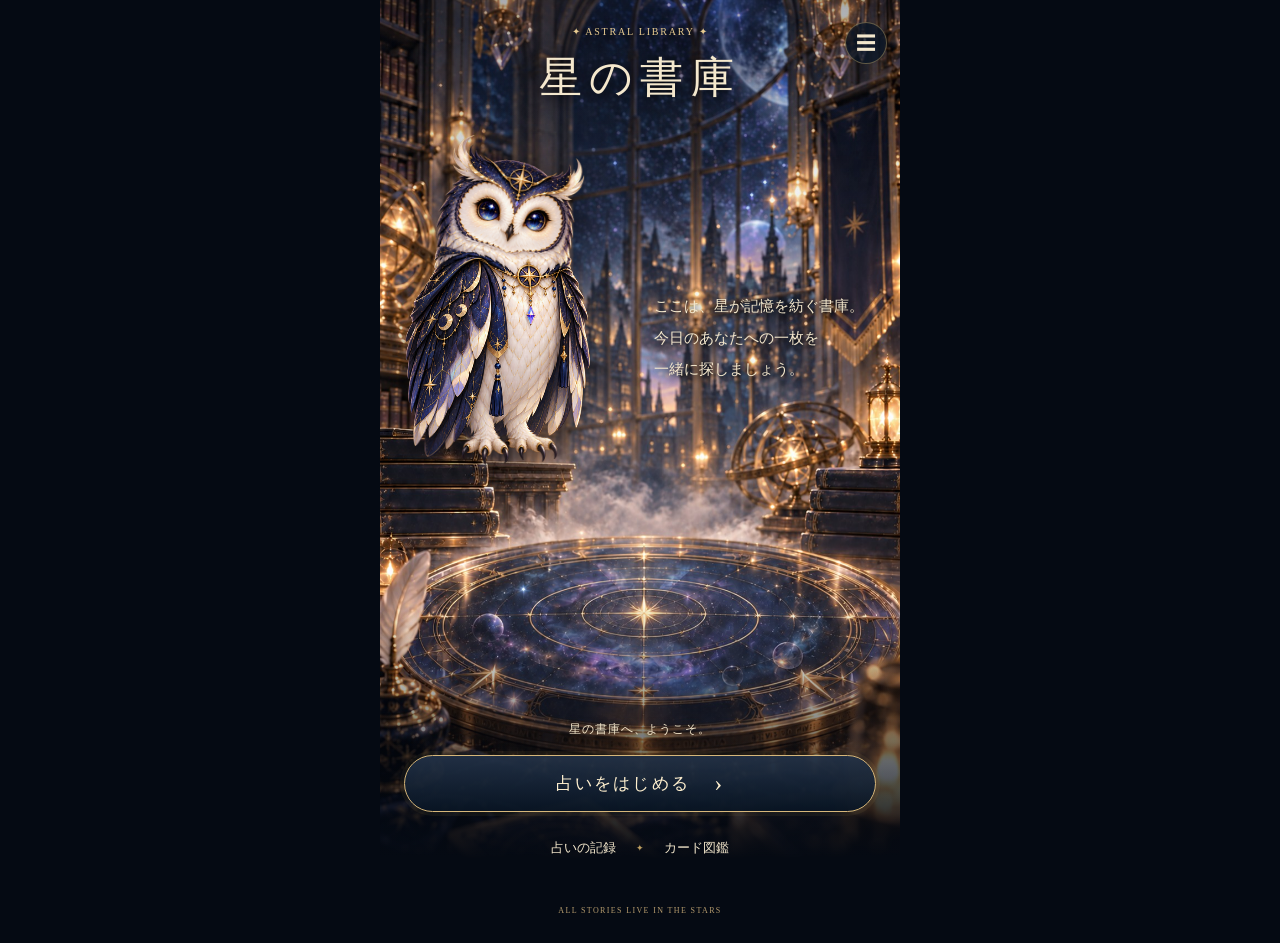
==== library-entrance.html @ 4c9b0f43 "Add animated library entrance and reading selection with Oracle return navigation" ====
<!doctype html>
<html lang="ja"><head><meta charset="utf-8"><meta name="viewport" content="width=device-width,initial-scale=1,viewport-fit=cover"><meta name="theme-color" content="#080f20"><title>星の書庫｜ASTRAL LIBRARY</title><link rel="stylesheet" href="library-entrance.css?v=1"></head>
<body><main class="library-shell" id="shell">
<div class="backdrop" aria-hidden="true"></div><header class="masthead"><p class="brand">✦ ASTRAL LIBRARY ✦</p><h1>星の書庫</h1><p class="subtitle">あなたの物語を、星とともに。</p><button class="menu-toggle" id="menuOpen" aria-label="メニューを開く" aria-haspopup="dialog">☰</button></header>
<section id="home" class="home-view" aria-label="星の書庫の入口"><div class="character-stage"><div class="owl" id="owl" role="img" aria-label="紺と金の羽を持つフクロウ。呼びかけると瞬きし、少し首を傾けます。"><div class="feet"><img class="layer" src="owl-open.png" alt=""></div><div class="torso"><img class="layer" src="owl-open.png" alt=""><canvas class="breath-canvas" width="480" height="852" aria-hidden="true"></canvas><span class="brooch"></span></div><div class="head"><img class="layer" src="owl-open.png" alt=""><img class="layer eyes" src="owl-closed.png" alt=""></div></div></div><p class="welcome">ここは、星が記憶を紡ぐ書庫。<br>今日のあなたへの一枚を<br>一緒に探しましょう。</p>
<svg class="entrance-chart" viewBox="0 0 400 140" aria-hidden="true"><g fill="none" stroke="#ffe8a7" stroke-width="1"><ellipse cx="200" cy="70" rx="165" ry="52" pathLength="1"/><ellipse cx="200" cy="70" rx="110" ry="35" pathLength="1"/><path d="M35 70H365M200 18V122M83 33L317 107M83 107L317 33" pathLength="1"/></g><circle cx="200" cy="70" r="5" fill="#fff6ca"/></svg><div class="entrance-glow" aria-hidden="true"></div>
<div class="home-actions"><p id="greetingStatus" role="status">星の書庫へ、ようこそ。</p><button id="start" class="primary">占いをはじめる <span aria-hidden="true">›</span></button><nav class="quick-links" aria-label="書庫の案内"><a href="#records">占いの記録</a><span aria-hidden="true">✦</span><a href="#cards">カード図鑑</a></nav></div></section>
<section id="choose" class="panel" hidden aria-labelledby="chooseTitle"><a href="#home" class="back-link">‹ 書庫の入口へ</a><p class="eyebrow">CHOOSE YOUR READING</p><h2 id="chooseTitle" tabindex="-1">今日は、何を星に<br>尋ねますか？</h2><p>心に浮かぶ問いを、そっと携えて。</p><a class="reading available" href="one-oracle-art-demo.html?from=library"><img src="assets/astral/card-back.jpg" alt="" width="60" height="96"><div><small>一枚からのメッセージ</small><h3>ワンオラクル</h3><p>今のあなたに必要な言葉を受け取る。</p><span class="read-link">この占いをはじめる ›</span></div></a><div class="reading upcoming"><div class="symbol" aria-hidden="true">✧ ✧ ✧</div><div><h3>ほかの占い</h3><p>新しい占いは、これから少しずつ。</p><span class="badge">準備中</span></div></div></section>
<section id="records" class="panel" hidden aria-labelledby="recordsTitle"><a href="#home" class="back-link">‹ 書庫の入口へ</a><p class="eyebrow">YOUR JOURNAL</p><h2 id="recordsTitle" tabindex="-1">占いの記録</h2><div class="empty"><span aria-hidden="true">✧</span><h3>記録の書庫は、準備中です</h3><p>占いの結果をテーマごとにまとめ、<br>あとからメモを書き添えられる場所になります。</p><p>結果の保存機能は、これから追加します。</p><a class="primary" href="#choose">占いを選ぶ</a></div></section>
<section id="cards" class="panel" hidden aria-labelledby="cardsTitle"><a href="#home" class="back-link">‹ 書庫の入口へ</a><p class="eyebrow">CARD COLLECTION</p><h2 id="cardsTitle" tabindex="-1">カード図鑑</h2><div class="empty"><img src="assets/astral/card-back.jpg" alt="星と月を描いたカードの裏面" width="90" height="144"><h3>カードの物語を集めています</h3><p>絵や意味をゆっくり読み返せる図鑑を<br>これから用意していきます。</p><span class="badge">準備中</span></div></section>
<footer>ALL STORIES LIVE IN THE STARS</footer></main>
<dialog id="menu" aria-labelledby="menuTitle"><div class="dialog-head"><h2 id="menuTitle">書庫のメニュー</h2><button id="menuClose" aria-label="メニューを閉じる">×</button></div><nav aria-label="メニュー"><a href="#home">書庫の入口</a><a href="#choose">占いを選ぶ</a><a href="#records">占いの記録</a><a href="#cards">カード図鑑</a></nav><label class="motion-setting"><input id="still" type="checkbox"> 動きを控えめにする</label><p>首の動きや光の演出を抑えます。</p></dialog><script src="library-entrance.js?v=1"></script></body></html>
---- library-entrance.css ----
.owl{position:absolute;inset:0;filter:drop-shadow(0 8px 18px #0008)}.layer,.head,.torso,.feet{position:absolute;inset:0;width:100%;height:100%;pointer-events:none}.layer{object-fit:fill}.torso{clip-path:inset(39% 0 14%)}.breath-canvas{position:absolute;inset:0;width:100%;height:100%}.torso.ready>.layer{visibility:hidden}.feet{clip-path:inset(84% 0 0)}.head{transform-origin:57% 39%;clip-path:inset(0 0 59%);will-change:transform}.eyes{opacity:0;mask-image:radial-gradient(ellipse 9% 4.1% at 44% 25.5%,#000 80%,transparent 100%),radial-gradient(ellipse 9% 4.1% at 68% 28.5%,#000 80%,transparent 100%);transition:opacity 95ms ease-in}.blink .eyes{opacity:1}.brooch{position:absolute;left:64.5%;top:43.5%;width:10px;height:10px;transform:translate(-50%,-50%);border-radius:50%;opacity:0;background:#fff9d3;box-shadow:0 0 9px 4px #ffe7a3,0 0 25px 12px #eab85a80,0 0 55px 28px #d7b77433}.brooch:before,.brooch:after{content:'';position:absolute;background:linear-gradient(transparent,#fff6c7,transparent);left:50%;top:50%;transform:translate(-50%,-50%);width:2px;height:44px}.brooch:after{transform:translate(-50%,-50%) rotate(90deg)}.respond .head{animation:tilt 3.3s cubic-bezier(.42,0,.25,1) both}.respond .brooch{animation:glow 2.3s 1.05s ease-in-out both}
@keyframes tilt{0%,6%{transform:rotate(0)}32%,54%{transform:rotate(5deg)}100%{transform:rotate(0)}}@keyframes glow{0%,100%{opacity:0;scale:.8}35%{opacity:.9;scale:1}70%{opacity:.45;scale:1.1}}

*{box-sizing:border-box}[hidden]{display:none!important}body{margin:0;background:#050a13;color:#f4e8cd;font-family:"Yu Mincho","Hiragino Mincho ProN",serif}a{color:inherit;text-decoration:none}button{font:inherit;color:inherit;cursor:pointer}a,button,input{touch-action:manipulation}button:focus-visible,a:focus-visible,input:focus-visible{outline:2px solid #ffdc91;outline-offset:5px}.library-shell{--w:min(100vw,520px);--art-height:calc(var(--w) * 1.778);max-width:520px;margin:auto;min-height:100svh;position:relative;isolation:isolate;overflow:hidden;background:#080f20}.backdrop{position:absolute;inset:0;z-index:-2;background:url('assets/astral/library-empty.jpg') top center/100% auto no-repeat;animation:arrive 1.1s ease-out both}.library-shell:after{content:'';position:absolute;inset:0;z-index:-1;pointer-events:none;background:linear-gradient(#03091555,transparent 24%,transparent 64%,#050a13 91%)}.masthead{text-align:center;padding:26px 52px 0;position:relative;text-shadow:0 2px 12px #000}.brand{font-size:10px;letter-spacing:.18em;color:#e8cb91;margin:0}h1{font-size:clamp(30px,8vw,43px);font-weight:400;letter-spacing:.17em;margin:12px 0}.subtitle{font-size:12px;line-height:1.8;margin:0}.menu-toggle{position:absolute;right:13px;top:22px;border:1px solid #d9bc7766;border-radius:50%;width:42px;height:42px;background:#081526bb;font-size:20px}.home-view{display:flow-root}.character-stage{position:absolute;left:3%;top:calc(var(--art-height) * .125);width:40%;aspect-ratio:480/852;pointer-events:none}.welcome{position:absolute;right:7%;top:calc(var(--art-height) * .315);margin:0;font-size:clamp(11px,2.9vw,15px);line-height:2.1;text-shadow:0 2px 7px #000,0 0 18px #000}.home-actions{padding:0 24px;position:relative;margin-top:calc(var(--art-height) * .78 - 142px);text-align:center}.home-actions>p{font-size:12px;letter-spacing:.08em;min-height:22px;text-shadow:0 1px 8px #000}.primary{display:flex;align-items:center;justify-content:center;gap:24px;min-height:54px;padding:14px 20px;width:100%;border:1px solid #d6b77a;border-radius:40px;background:linear-gradient(#233247ee,#091524ee);color:#fff0cf;box-shadow:0 0 0 4px #dfbf6510;letter-spacing:.13em;font-size:17px}.primary:disabled{cursor:wait;opacity:.8}.primary span{font-size:24px}.quick-links{display:flex;gap:20px;align-items:center;justify-content:center;margin:17px 0}.quick-links a{padding:10px 0;font-size:13px}.quick-links span{font-size:9px;color:#bc9e60}.entrance-chart{position:absolute;left:7%;top:calc(var(--art-height) * .575);width:86%;height:auto;opacity:0;filter:drop-shadow(0 0 5px #ffe7ab);pointer-events:none}.entrance-chart path,.entrance-chart ellipse{stroke-dasharray:1;stroke-dashoffset:1}.unlock .entrance-chart{opacity:1;transition:opacity .4s}.unlock .entrance-chart path,.unlock .entrance-chart ellipse{stroke-dashoffset:0;transition:stroke-dashoffset 1.1s ease-out}.entrance-glow{position:absolute;left:20%;top:calc(var(--art-height) * .54);width:60%;aspect-ratio:1;opacity:0;background:radial-gradient(ellipse,#fff0b63b,transparent 65%);pointer-events:none}.unlock .entrance-glow{animation:glow 1.8s both}.panel{margin:28px 18px 0;padding:22px 20px 28px;background:#091221eb;border:1px solid #c6a97155;border-radius:22px;min-height:430px;animation:panelIn .45s ease-out}.back-link{display:inline-block;font-size:12px;color:#ddc694;min-height:35px}.eyebrow{font-size:9px;letter-spacing:.21em;color:#bda477;margin:10px 0}.panel h2{font-size:25px;font-weight:400;line-height:1.65;margin:12px 0}.panel>p:not(.eyebrow){font-size:12px;line-height:1.8;color:#c8c0b3}.reading{display:flex;gap:18px;padding:20px 14px;border:1px solid #b99a6255;border-radius:14px;margin-top:22px;align-items:center}.available{background:linear-gradient(130deg,#263043aa,#161f30)}.reading img{width:60px;height:96px;object-fit:cover;border-radius:5px;box-shadow:0 0 18px #dfc07722}.reading small{font-size:10px;color:#d5bd8e}.reading h3{font-size:19px;font-weight:400;margin:8px 0}.reading p{font-size:11px;line-height:1.8;color:#c6beb0;margin:8px 0}.read-link{font-size:12px;color:#f2dca9}.upcoming{opacity:.65}.symbol{font-size:18px;width:60px;flex-shrink:0}.badge{display:inline-block;font-size:10px;border:1px solid #bea57566;border-radius:14px;padding:4px 10px}.empty{text-align:center;padding:28px 0}.empty>span:first-child{font-size:45px;color:#d5b578}.empty h3{font-size:17px;font-weight:400;margin-top:25px}.empty p{font-size:12px;line-height:2;color:#bfb8ac}.empty .primary{font-size:14px;margin-top:30px}.empty img{border-radius:6px}footer{text-align:center;color:#b59b6d;font-size:8px;letter-spacing:.17em;padding:22px 12px 28px}dialog{background:#0b1628;color:#f1dfb9;border:1px solid #b89b63;border-radius:20px;width:min(90vw,390px);padding:22px;box-shadow:0 20px 80px #000a}dialog::backdrop{background:#010611bb;backdrop-filter:blur(4px)}.dialog-head{display:flex;align-items:center;justify-content:space-between}.dialog-head h2{font-size:20px;font-weight:400}.dialog-head button{width:44px;height:44px;background:none;border:0;font-size:30px}dialog nav{display:grid}dialog nav a{padding:16px 0;border-bottom:1px solid #d1b26d33;font-size:15px}.motion-setting{display:block;font-size:13px;padding:22px 0 5px}dialog p{font-size:11px;color:#b9b1a4}body.still .head,body.still .brooch,body.still .entrance-glow{animation:none!important}body.still .backdrop,body.still .panel{animation:none}body.still .eyes,body.still .entrance-chart *{transition:none!important}@keyframes arrive{from{filter:brightness(.35)}to{filter:brightness(1)}}@keyframes panelIn{from{opacity:0;transform:translateY(9px)}to{opacity:1;transform:none}}@media(max-width:350px){.masthead{padding-top:19px}.subtitle{font-size:11px}.brand{font-size:8px}.home-actions{padding:0 18px}.welcome{right:4%;font-size:10px}.quick-links{gap:16px}.panel{padding:18px 14px}.reading{gap:12px;padding:16px 10px}.reading h3{font-size:17px}}@media(prefers-reduced-motion:reduce){*,*:before,*:after{animation:none!important;transition:none!important}}
.masthead{min-height:142px}.masthead .subtitle{display:none}
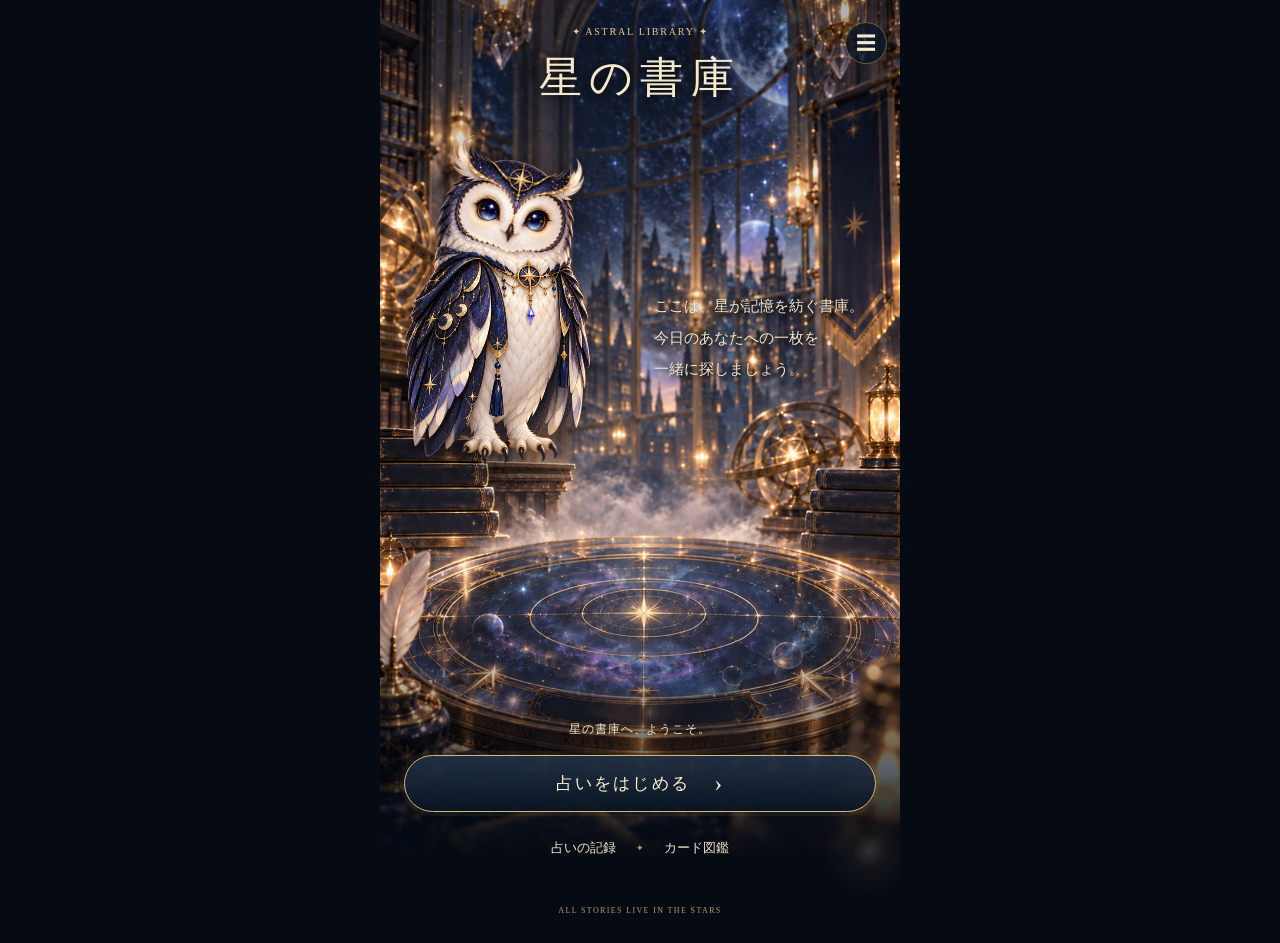
==== commit 2b3e634c: "Bring library entrance to life with idle owl gestures and staggered ambient glows" ====
--- a/library-entrance.html
+++ b/library-entrance.html
@@ -1,12 +1,12 @@
 <!doctype html>
-<html lang="ja"><head><meta charset="utf-8"><meta name="viewport" content="width=device-width,initial-scale=1,viewport-fit=cover"><meta name="theme-color" content="#080f20"><title>星の書庫｜ASTRAL LIBRARY</title><link rel="stylesheet" href="library-entrance.css?v=1"></head>
+<html lang="ja"><head><meta charset="utf-8"><meta name="viewport" content="width=device-width,initial-scale=1,viewport-fit=cover"><meta name="theme-color" content="#080f20"><title>星の書庫｜ASTRAL LIBRARY</title><link rel="stylesheet" href="library-entrance.css?v=2"></head>
 <body><main class="library-shell" id="shell">
-<div class="backdrop" aria-hidden="true"></div><header class="masthead"><p class="brand">✦ ASTRAL LIBRARY ✦</p><h1>星の書庫</h1><p class="subtitle">あなたの物語を、星とともに。</p><button class="menu-toggle" id="menuOpen" aria-label="メニューを開く" aria-haspopup="dialog">☰</button></header>
-<section id="home" class="home-view" aria-label="星の書庫の入口"><div class="character-stage"><div class="owl" id="owl" role="img" aria-label="紺と金の羽を持つフクロウ。呼びかけると瞬きし、少し首を傾けます。"><div class="feet"><img class="layer" src="owl-open.png" alt=""></div><div class="torso"><img class="layer" src="owl-open.png" alt=""><canvas class="breath-canvas" width="480" height="852" aria-hidden="true"></canvas><span class="brooch"></span></div><div class="head"><img class="layer" src="owl-open.png" alt=""><img class="layer eyes" src="owl-closed.png" alt=""></div></div></div><p class="welcome">ここは、星が記憶を紡ぐ書庫。<br>今日のあなたへの一枚を<br>一緒に探しましょう。</p>
+<div class="backdrop" aria-hidden="true"></div><div class="living-lights" aria-hidden="true"></div><header class="masthead"><p class="brand">✦ ASTRAL LIBRARY ✦</p><h1>星の書庫</h1><p class="subtitle">あなたの物語を、星とともに。</p><button class="menu-toggle" id="menuOpen" aria-label="メニューを開く" aria-haspopup="dialog">☰</button></header>
+<section id="home" class="home-view" aria-label="星の書庫の入口"><div class="character-stage"><div class="owl" id="owl" role="img" aria-label="紺と金の羽を持つフクロウ。ときどき瞬きや首かしげをし、耳の羽を震わせます。"><div class="feet"><img class="layer" src="owl-open.png" alt=""></div><div class="torso"><img class="layer" src="owl-open.png" alt=""><canvas class="breath-canvas" width="480" height="852" aria-hidden="true"></canvas><span class="brooch"></span></div><div class="head"><div class="ear ear-left"><img class="layer" src="owl-open.png" alt=""></div><div class="ear ear-right"><img class="layer" src="owl-open.png" alt=""></div><img class="layer head-base" src="owl-open.png" alt=""><img class="layer eyes" src="owl-closed.png" alt=""></div></div></div><p class="welcome">ここは、星が記憶を紡ぐ書庫。<br>今日のあなたへの一枚を<br>一緒に探しましょう。</p>
 <svg class="entrance-chart" viewBox="0 0 400 140" aria-hidden="true"><g fill="none" stroke="#ffe8a7" stroke-width="1"><ellipse cx="200" cy="70" rx="165" ry="52" pathLength="1"/><ellipse cx="200" cy="70" rx="110" ry="35" pathLength="1"/><path d="M35 70H365M200 18V122M83 33L317 107M83 107L317 33" pathLength="1"/></g><circle cx="200" cy="70" r="5" fill="#fff6ca"/></svg><div class="entrance-glow" aria-hidden="true"></div>
 <div class="home-actions"><p id="greetingStatus" role="status">星の書庫へ、ようこそ。</p><button id="start" class="primary">占いをはじめる <span aria-hidden="true">›</span></button><nav class="quick-links" aria-label="書庫の案内"><a href="#records">占いの記録</a><span aria-hidden="true">✦</span><a href="#cards">カード図鑑</a></nav></div></section>
 <section id="choose" class="panel" hidden aria-labelledby="chooseTitle"><a href="#home" class="back-link">‹ 書庫の入口へ</a><p class="eyebrow">CHOOSE YOUR READING</p><h2 id="chooseTitle" tabindex="-1">今日は、何を星に<br>尋ねますか？</h2><p>心に浮かぶ問いを、そっと携えて。</p><a class="reading available" href="one-oracle-art-demo.html?from=library"><img src="assets/astral/card-back.jpg" alt="" width="60" height="96"><div><small>一枚からのメッセージ</small><h3>ワンオラクル</h3><p>今のあなたに必要な言葉を受け取る。</p><span class="read-link">この占いをはじめる ›</span></div></a><div class="reading upcoming"><div class="symbol" aria-hidden="true">✧ ✧ ✧</div><div><h3>ほかの占い</h3><p>新しい占いは、これから少しずつ。</p><span class="badge">準備中</span></div></div></section>
 <section id="records" class="panel" hidden aria-labelledby="recordsTitle"><a href="#home" class="back-link">‹ 書庫の入口へ</a><p class="eyebrow">YOUR JOURNAL</p><h2 id="recordsTitle" tabindex="-1">占いの記録</h2><div class="empty"><span aria-hidden="true">✧</span><h3>記録の書庫は、準備中です</h3><p>占いの結果をテーマごとにまとめ、<br>あとからメモを書き添えられる場所になります。</p><p>結果の保存機能は、これから追加します。</p><a class="primary" href="#choose">占いを選ぶ</a></div></section>
 <section id="cards" class="panel" hidden aria-labelledby="cardsTitle"><a href="#home" class="back-link">‹ 書庫の入口へ</a><p class="eyebrow">CARD COLLECTION</p><h2 id="cardsTitle" tabindex="-1">カード図鑑</h2><div class="empty"><img src="assets/astral/card-back.jpg" alt="星と月を描いたカードの裏面" width="90" height="144"><h3>カードの物語を集めています</h3><p>絵や意味をゆっくり読み返せる図鑑を<br>これから用意していきます。</p><span class="badge">準備中</span></div></section>
 <footer>ALL STORIES LIVE IN THE STARS</footer></main>
-<dialog id="menu" aria-labelledby="menuTitle"><div class="dialog-head"><h2 id="menuTitle">書庫のメニュー</h2><button id="menuClose" aria-label="メニューを閉じる">×</button></div><nav aria-label="メニュー"><a href="#home">書庫の入口</a><a href="#choose">占いを選ぶ</a><a href="#records">占いの記録</a><a href="#cards">カード図鑑</a></nav><label class="motion-setting"><input id="still" type="checkbox"> 動きを控えめにする</label><p>首の動きや光の演出を抑えます。</p></dialog><script src="library-entrance.js?v=1"></script></body></html>
+<dialog id="menu" aria-labelledby="menuTitle"><div class="dialog-head"><h2 id="menuTitle">書庫のメニュー</h2><button id="menuClose" aria-label="メニューを閉じる">×</button></div><nav aria-label="メニュー"><a href="#home">書庫の入口</a><a href="#choose">占いを選ぶ</a><a href="#records">占いの記録</a><a href="#cards">カード図鑑</a></nav><label class="motion-setting"><input id="still" type="checkbox"> 動きを控えめにする</label><p>フクロウの動きや背景の明滅を抑えます。</p></dialog><script src="library-entrance.js?v=2"></script></body></html>
--- a/library-entrance.css
+++ b/library-entrance.css
@@ -4,3 +4,16 @@
 *{box-sizing:border-box}[hidden]{display:none!important}body{margin:0;background:#050a13;color:#f4e8cd;font-family:"Yu Mincho","Hiragino Mincho ProN",serif}a{color:inherit;text-decoration:none}button{font:inherit;color:inherit;cursor:pointer}a,button,input{touch-action:manipulation}button:focus-visible,a:focus-visible,input:focus-visible{outline:2px solid #ffdc91;outline-offset:5px}.library-shell{--w:min(100vw,520px);--art-height:calc(var(--w) * 1.778);max-width:520px;margin:auto;min-height:100svh;position:relative;isolation:isolate;overflow:hidden;background:#080f20}.backdrop{position:absolute;inset:0;z-index:-2;background:url('assets/astral/library-empty.jpg') top center/100% auto no-repeat;animation:arrive 1.1s ease-out both}.library-shell:after{content:'';position:absolute;inset:0;z-index:-1;pointer-events:none;background:linear-gradient(#03091555,transparent 24%,transparent 64%,#050a13 91%)}.masthead{text-align:center;padding:26px 52px 0;position:relative;text-shadow:0 2px 12px #000}.brand{font-size:10px;letter-spacing:.18em;color:#e8cb91;margin:0}h1{font-size:clamp(30px,8vw,43px);font-weight:400;letter-spacing:.17em;margin:12px 0}.subtitle{font-size:12px;line-height:1.8;margin:0}.menu-toggle{position:absolute;right:13px;top:22px;border:1px solid #d9bc7766;border-radius:50%;width:42px;height:42px;background:#081526bb;font-size:20px}.home-view{display:flow-root}.character-stage{position:absolute;left:3%;top:calc(var(--art-height) * .125);width:40%;aspect-ratio:480/852;pointer-events:none}.welcome{position:absolute;right:7%;top:calc(var(--art-height) * .315);margin:0;font-size:clamp(11px,2.9vw,15px);line-height:2.1;text-shadow:0 2px 7px #000,0 0 18px #000}.home-actions{padding:0 24px;position:relative;margin-top:calc(var(--art-height) * .78 - 142px);text-align:center}.home-actions>p{font-size:12px;letter-spacing:.08em;min-height:22px;text-shadow:0 1px 8px #000}.primary{display:flex;align-items:center;justify-content:center;gap:24px;min-height:54px;padding:14px 20px;width:100%;border:1px solid #d6b77a;border-radius:40px;background:linear-gradient(#233247ee,#091524ee);color:#fff0cf;box-shadow:0 0 0 4px #dfbf6510;letter-spacing:.13em;font-size:17px}.primary:disabled{cursor:wait;opacity:.8}.primary span{font-size:24px}.quick-links{display:flex;gap:20px;align-items:center;justify-content:center;margin:17px 0}.quick-links a{padding:10px 0;font-size:13px}.quick-links span{font-size:9px;color:#bc9e60}.entrance-chart{position:absolute;left:7%;top:calc(var(--art-height) * .575);width:86%;height:auto;opacity:0;filter:drop-shadow(0 0 5px #ffe7ab);pointer-events:none}.entrance-chart path,.entrance-chart ellipse{stroke-dasharray:1;stroke-dashoffset:1}.unlock .entrance-chart{opacity:1;transition:opacity .4s}.unlock .entrance-chart path,.unlock .entrance-chart ellipse{stroke-dashoffset:0;transition:stroke-dashoffset 1.1s ease-out}.entrance-glow{position:absolute;left:20%;top:calc(var(--art-height) * .54);width:60%;aspect-ratio:1;opacity:0;background:radial-gradient(ellipse,#fff0b63b,transparent 65%);pointer-events:none}.unlock .entrance-glow{animation:glow 1.8s both}.panel{margin:28px 18px 0;padding:22px 20px 28px;background:#091221eb;border:1px solid #c6a97155;border-radius:22px;min-height:430px;animation:panelIn .45s ease-out}.back-link{display:inline-block;font-size:12px;color:#ddc694;min-height:35px}.eyebrow{font-size:9px;letter-spacing:.21em;color:#bda477;margin:10px 0}.panel h2{font-size:25px;font-weight:400;line-height:1.65;margin:12px 0}.panel>p:not(.eyebrow){font-size:12px;line-height:1.8;color:#c8c0b3}.reading{display:flex;gap:18px;padding:20px 14px;border:1px solid #b99a6255;border-radius:14px;margin-top:22px;align-items:center}.available{background:linear-gradient(130deg,#263043aa,#161f30)}.reading img{width:60px;height:96px;object-fit:cover;border-radius:5px;box-shadow:0 0 18px #dfc07722}.reading small{font-size:10px;color:#d5bd8e}.reading h3{font-size:19px;font-weight:400;margin:8px 0}.reading p{font-size:11px;line-height:1.8;color:#c6beb0;margin:8px 0}.read-link{font-size:12px;color:#f2dca9}.upcoming{opacity:.65}.symbol{font-size:18px;width:60px;flex-shrink:0}.badge{display:inline-block;font-size:10px;border:1px solid #bea57566;border-radius:14px;padding:4px 10px}.empty{text-align:center;padding:28px 0}.empty>span:first-child{font-size:45px;color:#d5b578}.empty h3{font-size:17px;font-weight:400;margin-top:25px}.empty p{font-size:12px;line-height:2;color:#bfb8ac}.empty .primary{font-size:14px;margin-top:30px}.empty img{border-radius:6px}footer{text-align:center;color:#b59b6d;font-size:8px;letter-spacing:.17em;padding:22px 12px 28px}dialog{background:#0b1628;color:#f1dfb9;border:1px solid #b89b63;border-radius:20px;width:min(90vw,390px);padding:22px;box-shadow:0 20px 80px #000a}dialog::backdrop{background:#010611bb;backdrop-filter:blur(4px)}.dialog-head{display:flex;align-items:center;justify-content:space-between}.dialog-head h2{font-size:20px;font-weight:400}.dialog-head button{width:44px;height:44px;background:none;border:0;font-size:30px}dialog nav{display:grid}dialog nav a{padding:16px 0;border-bottom:1px solid #d1b26d33;font-size:15px}.motion-setting{display:block;font-size:13px;padding:22px 0 5px}dialog p{font-size:11px;color:#b9b1a4}body.still .head,body.still .brooch,body.still .entrance-glow{animation:none!important}body.still .backdrop,body.still .panel{animation:none}body.still .eyes,body.still .entrance-chart *{transition:none!important}@keyframes arrive{from{filter:brightness(.35)}to{filter:brightness(1)}}@keyframes panelIn{from{opacity:0;transform:translateY(9px)}to{opacity:1;transform:none}}@media(max-width:350px){.masthead{padding-top:19px}.subtitle{font-size:11px}.brand{font-size:8px}.home-actions{padding:0 18px}.welcome{right:4%;font-size:10px}.quick-links{gap:16px}.panel{padding:18px 14px}.reading{gap:12px;padding:16px 10px}.reading h3{font-size:17px}}@media(prefers-reduced-motion:reduce){*,*:before,*:after{animation:none!important;transition:none!important}}
 .masthead{min-height:142px}.masthead .subtitle{display:none}
 
+
+/* Independent idle gestures and warm, slow lighting. */
+.head-base{mask-image:url("data:image/svg+xml,%3Csvg%20xmlns%3D%22http%3A%2F%2Fwww.w3.org%2F2000%2Fsvg%22%20viewBox%3D%220%200%20100%20100%22%20preserveAspectRatio%3D%22none%22%3E%3Cdefs%3E%3Cmask%20id%3D%22m%22%3E%3Crect%20width%3D%22100%22%20height%3D%22100%22%20fill%3D%22white%22%2F%3E%3Cpolygon%20points%3D%2224%2C3%2042%2C3%2047%2C19%2034%2C19%2025%2C13%22%20fill%3D%22black%22%2F%3E%3Cpolygon%20points%3D%2281%2C10%2098%2C10%2098%2C23%2081%2C23%2080%2C18%22%20fill%3D%22black%22%2F%3E%3C%2Fmask%3E%3C%2Fdefs%3E%3Crect%20width%3D%22100%22%20height%3D%22100%22%20fill%3D%22white%22%20mask%3D%22url(%23m)%22%2F%3E%3C%2Fsvg%3E");mask-size:100% 100%}
+.ear{position:absolute;inset:0;pointer-events:none}.ear-left{clip-path:polygon(24% 3%,42% 3%,47% 19%,34% 19%,25% 13%);transform-origin:39% 19%}.ear-right{clip-path:polygon(81% 10%,98% 10%,98% 23%,81% 23%,80% 18%);transform-origin:86% 23%}
+.idle-tilt .head{animation:tilt 3.8s cubic-bezier(.42,0,.25,1) both}.ear-twitch .ear-left{animation:earFlutter .85s ease-in-out both}.ear-twitch .ear-right{animation:earFlutter .85s .14s ease-in-out both;--ear-direction:-1}
+@keyframes earFlutter{0%,100%{rotate:0deg}18%{rotate:calc(-3deg * var(--ear-direction,1))}35%{rotate:calc(2deg * var(--ear-direction,1))}52%{rotate:calc(-2.5deg * var(--ear-direction,1))}73%{rotate:calc(1deg * var(--ear-direction,1))}}
+.living-lights{position:absolute;top:0;left:0;width:100%;aspect-ratio:940/1672;pointer-events:none;overflow:hidden;z-index:0}.living-lights i{position:absolute;left:var(--x);top:var(--y);width:var(--size);aspect-ratio:1;transform:translate(-50%,-50%);border-radius:50%;background:radial-gradient(circle,#fff5caaa,#f8c26938 25%,transparent 70%);mix-blend-mode:screen;opacity:.25;animation:lampBreathe var(--duration) var(--delay) ease-in-out infinite alternate}.living-lights .star-light{background:radial-gradient(circle,#fffbe6 0%,#ffe5a275 12%,transparent 65%)}.star-light:after{content:'';position:absolute;inset:15% 47%;background:linear-gradient(transparent,#ffefcaaa,transparent)}@keyframes lampBreathe{from{opacity:.12}to{opacity:.65}}
+.masthead,.home-actions,.panel{position:relative;z-index:2}.welcome,.character-stage{z-index:1}
+body.still .ear,body.still .living-lights i{animation:none!important}body.still .living-lights i{opacity:.18}
+@media(prefers-reduced-motion:reduce){.ear,.living-lights i{animation:none!important}.living-lights i{opacity:.18}}
+
+/* The head tilt now belongs to idle time; starting triggers the existing light cue. */
+.respond .head{animation:none}
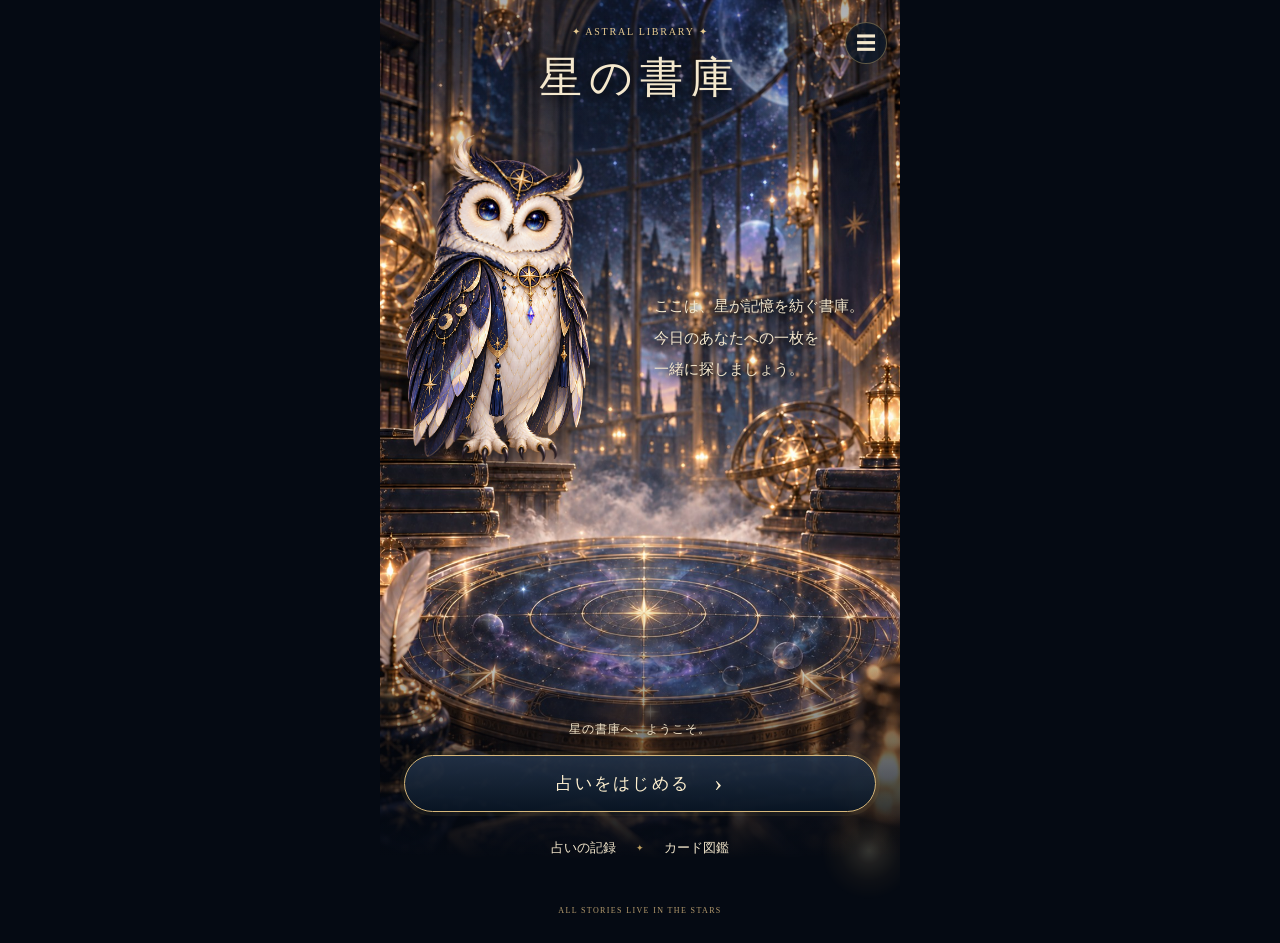
==== commit f5be49d3: "Differentiate lamp flicker, board star glimmers, core glow and window twinkles" ====
--- a/library-entrance.html
+++ b/library-entrance.html
@@ -1,5 +1,5 @@
 <!doctype html>
-<html lang="ja"><head><meta charset="utf-8"><meta name="viewport" content="width=device-width,initial-scale=1,viewport-fit=cover"><meta name="theme-color" content="#080f20"><title>星の書庫｜ASTRAL LIBRARY</title><link rel="stylesheet" href="library-entrance.css?v=2"></head>
+<html lang="ja"><head><meta charset="utf-8"><meta name="viewport" content="width=device-width,initial-scale=1,viewport-fit=cover"><meta name="theme-color" content="#080f20"><title>星の書庫｜ASTRAL LIBRARY</title><link rel="stylesheet" href="library-entrance.css?v=3"></head>
 <body><main class="library-shell" id="shell">
 <div class="backdrop" aria-hidden="true"></div><div class="living-lights" aria-hidden="true"></div><header class="masthead"><p class="brand">✦ ASTRAL LIBRARY ✦</p><h1>星の書庫</h1><p class="subtitle">あなたの物語を、星とともに。</p><button class="menu-toggle" id="menuOpen" aria-label="メニューを開く" aria-haspopup="dialog">☰</button></header>
 <section id="home" class="home-view" aria-label="星の書庫の入口"><div class="character-stage"><div class="owl" id="owl" role="img" aria-label="紺と金の羽を持つフクロウ。ときどき瞬きや首かしげをし、耳の羽を震わせます。"><div class="feet"><img class="layer" src="owl-open.png" alt=""></div><div class="torso"><img class="layer" src="owl-open.png" alt=""><canvas class="breath-canvas" width="480" height="852" aria-hidden="true"></canvas><span class="brooch"></span></div><div class="head"><div class="ear ear-left"><img class="layer" src="owl-open.png" alt=""></div><div class="ear ear-right"><img class="layer" src="owl-open.png" alt=""></div><img class="layer head-base" src="owl-open.png" alt=""><img class="layer eyes" src="owl-closed.png" alt=""></div></div></div><p class="welcome">ここは、星が記憶を紡ぐ書庫。<br>今日のあなたへの一枚を<br>一緒に探しましょう。</p>
@@ -9,4 +9,4 @@
 <section id="records" class="panel" hidden aria-labelledby="recordsTitle"><a href="#home" class="back-link">‹ 書庫の入口へ</a><p class="eyebrow">YOUR JOURNAL</p><h2 id="recordsTitle" tabindex="-1">占いの記録</h2><div class="empty"><span aria-hidden="true">✧</span><h3>記録の書庫は、準備中です</h3><p>占いの結果をテーマごとにまとめ、<br>あとからメモを書き添えられる場所になります。</p><p>結果の保存機能は、これから追加します。</p><a class="primary" href="#choose">占いを選ぶ</a></div></section>
 <section id="cards" class="panel" hidden aria-labelledby="cardsTitle"><a href="#home" class="back-link">‹ 書庫の入口へ</a><p class="eyebrow">CARD COLLECTION</p><h2 id="cardsTitle" tabindex="-1">カード図鑑</h2><div class="empty"><img src="assets/astral/card-back.jpg" alt="星と月を描いたカードの裏面" width="90" height="144"><h3>カードの物語を集めています</h3><p>絵や意味をゆっくり読み返せる図鑑を<br>これから用意していきます。</p><span class="badge">準備中</span></div></section>
 <footer>ALL STORIES LIVE IN THE STARS</footer></main>
-<dialog id="menu" aria-labelledby="menuTitle"><div class="dialog-head"><h2 id="menuTitle">書庫のメニュー</h2><button id="menuClose" aria-label="メニューを閉じる">×</button></div><nav aria-label="メニュー"><a href="#home">書庫の入口</a><a href="#choose">占いを選ぶ</a><a href="#records">占いの記録</a><a href="#cards">カード図鑑</a></nav><label class="motion-setting"><input id="still" type="checkbox"> 動きを控えめにする</label><p>フクロウの動きや背景の明滅を抑えます。</p></dialog><script src="library-entrance.js?v=2"></script></body></html>
+<dialog id="menu" aria-labelledby="menuTitle"><div class="dialog-head"><h2 id="menuTitle">書庫のメニュー</h2><button id="menuClose" aria-label="メニューを閉じる">×</button></div><nav aria-label="メニュー"><a href="#home">書庫の入口</a><a href="#choose">占いを選ぶ</a><a href="#records">占いの記録</a><a href="#cards">カード図鑑</a></nav><label class="motion-setting"><input id="still" type="checkbox"> 動きを控えめにする</label><p>フクロウの動きや背景の明滅を抑えます。</p></dialog><script src="library-entrance.js?v=3"></script></body></html>
--- a/library-entrance.css
+++ b/library-entrance.css
@@ -17,3 +17,16 @@
 
 /* The head tilt now belongs to idle time; starting triggers the existing light cue. */
 .respond .head{animation:none}
+
+/* Light sources have individual rhythms; no full-screen brightness animation. */
+.living-lights .lamp-light{background:radial-gradient(ellipse,#fff1b7bb 0%,#ffd08666 20%,#efa74229 44%,transparent 72%);animation-name:lampFlicker;animation-direction:normal}
+@keyframes lampFlicker{0%,100%{opacity:.28;scale:.92}18%{opacity:.68;scale:1.06}32%{opacity:.42;scale:.98}51%{opacity:.83;scale:1.12}68%{opacity:.51;scale:1.02}86%{opacity:.73;scale:1.07}}
+.living-lights .star-light{background:radial-gradient(circle,#fffbe9 0%,#ffe9b8b3 12%,#e1bf6940 36%,transparent 70%);animation-name:starGlimmer;animation-direction:normal}
+.living-lights .star-light:before,.living-lights .star-light:after{content:'';position:absolute;inset:8% 47%;background:linear-gradient(transparent,#fff8d8,transparent);box-shadow:0 0 6px #ffe0a266}
+.living-lights .star-light:before{transform:rotate(90deg)}
+@keyframes starGlimmer{0%,12%,78%,100%{opacity:.08;scale:.65}34%{opacity:.96;scale:1.2}49%{opacity:.4;scale:.92}60%{opacity:.64;scale:1.04}}
+.living-lights .core-light{background:radial-gradient(ellipse,#fff8d8b3 0%,#ffe4a369 13%,#e3bd7033 36%,transparent 70%);animation-name:coreBreathe;animation-direction:normal}
+@keyframes coreBreathe{0%,100%{opacity:.22;scale:.8}48%{opacity:.82;scale:1.18}}
+.living-lights .window-light{background:radial-gradient(circle,#eef3ffd9 0%,#bdcaff60 15%,transparent 65%);animation-name:windowTwinkle;animation-direction:normal}
+@keyframes windowTwinkle{0%,100%{opacity:.06;scale:.75}38%{opacity:.5;scale:1}63%{opacity:.14;scale:.8}}
+body.still .living-lights i{scale:1;opacity:.14}
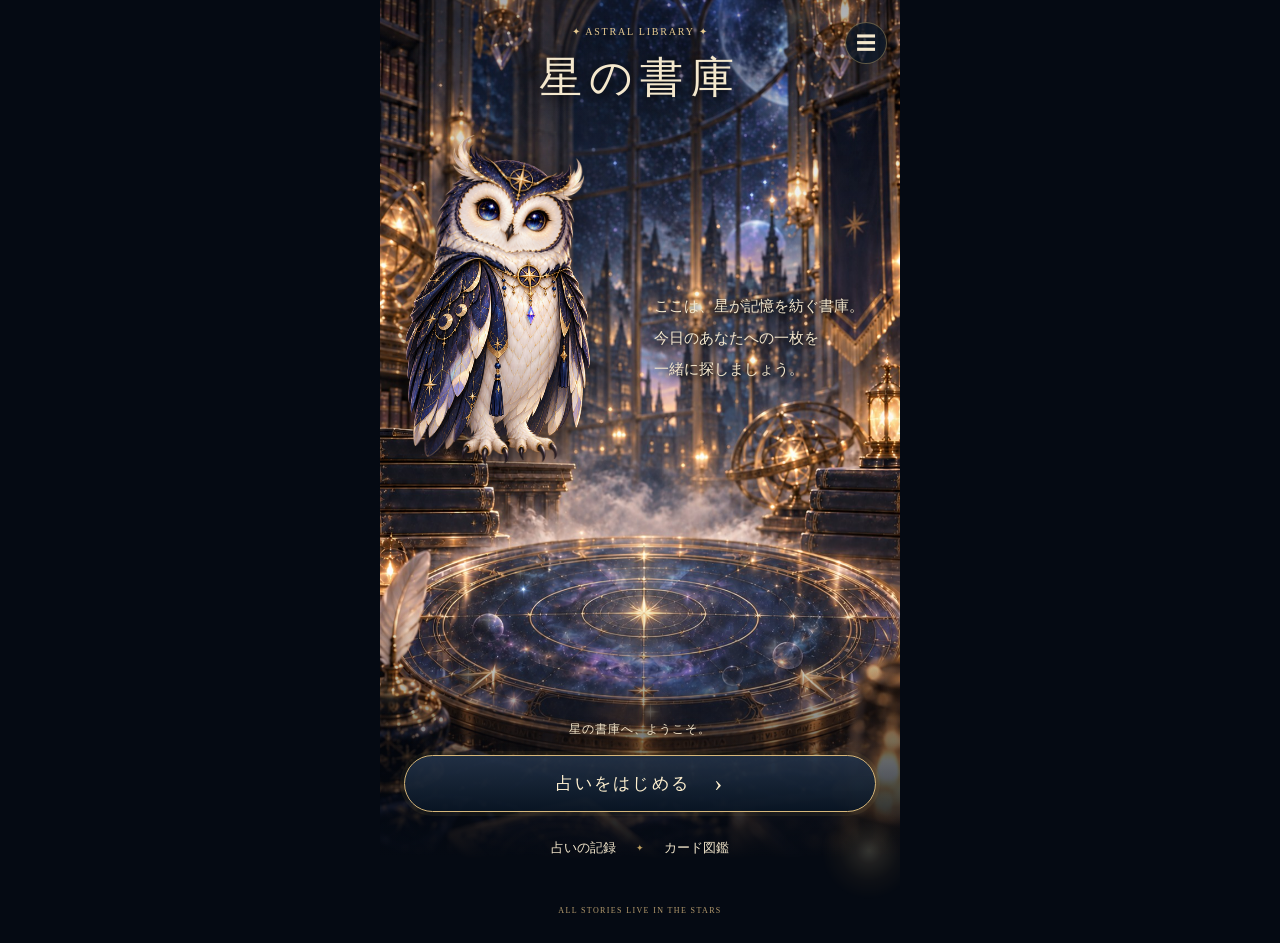
==== commit f6ca731e: "Refresh cached styles for calmer background illumination" ====
--- a/library-entrance.html
+++ b/library-entrance.html
@@ -1,5 +1,5 @@
 <!doctype html>
-<html lang="ja"><head><meta charset="utf-8"><meta name="viewport" content="width=device-width,initial-scale=1,viewport-fit=cover"><meta name="theme-color" content="#080f20"><title>星の書庫｜ASTRAL LIBRARY</title><link rel="stylesheet" href="library-entrance.css?v=3"></head>
+<html lang="ja"><head><meta charset="utf-8"><meta name="viewport" content="width=device-width,initial-scale=1,viewport-fit=cover"><meta name="theme-color" content="#080f20"><title>星の書庫｜ASTRAL LIBRARY</title><link rel="stylesheet" href="library-entrance.css?v=4"></head>
 <body><main class="library-shell" id="shell">
 <div class="backdrop" aria-hidden="true"></div><div class="living-lights" aria-hidden="true"></div><header class="masthead"><p class="brand">✦ ASTRAL LIBRARY ✦</p><h1>星の書庫</h1><p class="subtitle">あなたの物語を、星とともに。</p><button class="menu-toggle" id="menuOpen" aria-label="メニューを開く" aria-haspopup="dialog">☰</button></header>
 <section id="home" class="home-view" aria-label="星の書庫の入口"><div class="character-stage"><div class="owl" id="owl" role="img" aria-label="紺と金の羽を持つフクロウ。ときどき瞬きや首かしげをし、耳の羽を震わせます。"><div class="feet"><img class="layer" src="owl-open.png" alt=""></div><div class="torso"><img class="layer" src="owl-open.png" alt=""><canvas class="breath-canvas" width="480" height="852" aria-hidden="true"></canvas><span class="brooch"></span></div><div class="head"><div class="ear ear-left"><img class="layer" src="owl-open.png" alt=""></div><div class="ear ear-right"><img class="layer" src="owl-open.png" alt=""></div><img class="layer head-base" src="owl-open.png" alt=""><img class="layer eyes" src="owl-closed.png" alt=""></div></div></div><p class="welcome">ここは、星が記憶を紡ぐ書庫。<br>今日のあなたへの一枚を<br>一緒に探しましょう。</p>
--- a/library-entrance.css
+++ b/library-entrance.css
@@ -20,13 +20,16 @@
 
 /* Light sources have individual rhythms; no full-screen brightness animation. */
 .living-lights .lamp-light{background:radial-gradient(ellipse,#fff1b7bb 0%,#ffd08666 20%,#efa74229 44%,transparent 72%);animation-name:lampFlicker;animation-direction:normal}
-@keyframes lampFlicker{0%,100%{opacity:.28;scale:.92}18%{opacity:.68;scale:1.06}32%{opacity:.42;scale:.98}51%{opacity:.83;scale:1.12}68%{opacity:.51;scale:1.02}86%{opacity:.73;scale:1.07}}
+@keyframes lampFlicker{0%,100%{opacity:.28;scale:0.973}18%{opacity:.68;scale:1.02}32%{opacity:.42;scale:0.993}51%{opacity:.83;scale:1.04}68%{opacity:.51;scale:1.007}86%{opacity:.73;scale:1.023}}
 .living-lights .star-light{background:radial-gradient(circle,#fffbe9 0%,#ffe9b8b3 12%,#e1bf6940 36%,transparent 70%);animation-name:starGlimmer;animation-direction:normal}
 .living-lights .star-light:before,.living-lights .star-light:after{content:'';position:absolute;inset:8% 47%;background:linear-gradient(transparent,#fff8d8,transparent);box-shadow:0 0 6px #ffe0a266}
 .living-lights .star-light:before{transform:rotate(90deg)}
-@keyframes starGlimmer{0%,12%,78%,100%{opacity:.08;scale:.65}34%{opacity:.96;scale:1.2}49%{opacity:.4;scale:.92}60%{opacity:.64;scale:1.04}}
+@keyframes starGlimmer{0%,12%,78%,100%{opacity:.08;scale:0.883}34%{opacity:.96;scale:1.067}49%{opacity:.4;scale:0.973}60%{opacity:.64;scale:1.013}}
 .living-lights .core-light{background:radial-gradient(ellipse,#fff8d8b3 0%,#ffe4a369 13%,#e3bd7033 36%,transparent 70%);animation-name:coreBreathe;animation-direction:normal}
-@keyframes coreBreathe{0%,100%{opacity:.22;scale:.8}48%{opacity:.82;scale:1.18}}
+@keyframes coreBreathe{0%,100%{opacity:.22;scale:0.933}48%{opacity:.82;scale:1.06}}
 .living-lights .window-light{background:radial-gradient(circle,#eef3ffd9 0%,#bdcaff60 15%,transparent 65%);animation-name:windowTwinkle;animation-direction:normal}
-@keyframes windowTwinkle{0%,100%{opacity:.06;scale:.75}38%{opacity:.5;scale:1}63%{opacity:.14;scale:.8}}
+@keyframes windowTwinkle{0%,100%{opacity:.06;scale:0.917}38%{opacity:.5;scale:1}63%{opacity:.14;scale:0.933}}
 body.still .living-lights i{scale:1;opacity:.14}
+
+/* Slow ambient light changes and keep each glow close to its source. */
+.living-lights i{animation-duration:calc(var(--duration) * 3);animation-delay:calc(var(--delay) * 3)}
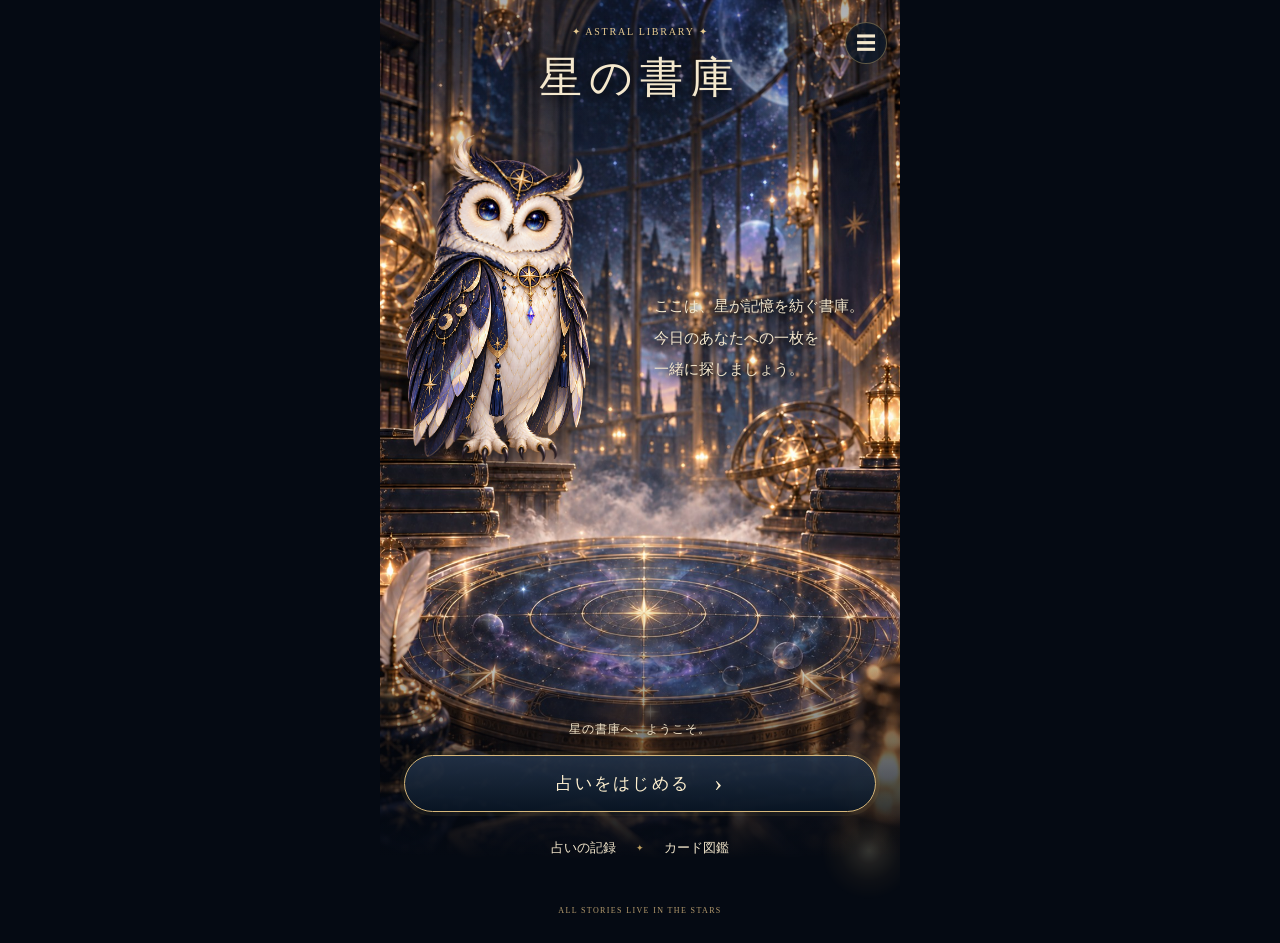
==== commit 159ba4b2: "Add browser-local reading journal with themes and optional memos" ====
--- a/library-entrance.html
+++ b/library-entrance.html
@@ -1,12 +1,13 @@
 <!doctype html>
-<html lang="ja"><head><meta charset="utf-8"><meta name="viewport" content="width=device-width,initial-scale=1,viewport-fit=cover"><meta name="theme-color" content="#080f20"><title>星の書庫｜ASTRAL LIBRARY</title><link rel="stylesheet" href="library-entrance.css?v=4"></head>
+<html lang="ja"><head><meta charset="utf-8"><meta name="viewport" content="width=device-width,initial-scale=1,viewport-fit=cover"><meta name="theme-color" content="#080f20"><title>星の書庫｜ASTRAL LIBRARY</title><link rel="stylesheet" href="library-entrance.css?v=4"><link rel="stylesheet" href="oracle-journal.css?v=1"></head>
 <body><main class="library-shell" id="shell">
 <div class="backdrop" aria-hidden="true"></div><div class="living-lights" aria-hidden="true"></div><header class="masthead"><p class="brand">✦ ASTRAL LIBRARY ✦</p><h1>星の書庫</h1><p class="subtitle">あなたの物語を、星とともに。</p><button class="menu-toggle" id="menuOpen" aria-label="メニューを開く" aria-haspopup="dialog">☰</button></header>
 <section id="home" class="home-view" aria-label="星の書庫の入口"><div class="character-stage"><div class="owl" id="owl" role="img" aria-label="紺と金の羽を持つフクロウ。ときどき瞬きや首かしげをし、耳の羽を震わせます。"><div class="feet"><img class="layer" src="owl-open.png" alt=""></div><div class="torso"><img class="layer" src="owl-open.png" alt=""><canvas class="breath-canvas" width="480" height="852" aria-hidden="true"></canvas><span class="brooch"></span></div><div class="head"><div class="ear ear-left"><img class="layer" src="owl-open.png" alt=""></div><div class="ear ear-right"><img class="layer" src="owl-open.png" alt=""></div><img class="layer head-base" src="owl-open.png" alt=""><img class="layer eyes" src="owl-closed.png" alt=""></div></div></div><p class="welcome">ここは、星が記憶を紡ぐ書庫。<br>今日のあなたへの一枚を<br>一緒に探しましょう。</p>
 <svg class="entrance-chart" viewBox="0 0 400 140" aria-hidden="true"><g fill="none" stroke="#ffe8a7" stroke-width="1"><ellipse cx="200" cy="70" rx="165" ry="52" pathLength="1"/><ellipse cx="200" cy="70" rx="110" ry="35" pathLength="1"/><path d="M35 70H365M200 18V122M83 33L317 107M83 107L317 33" pathLength="1"/></g><circle cx="200" cy="70" r="5" fill="#fff6ca"/></svg><div class="entrance-glow" aria-hidden="true"></div>
 <div class="home-actions"><p id="greetingStatus" role="status">星の書庫へ、ようこそ。</p><button id="start" class="primary">占いをはじめる <span aria-hidden="true">›</span></button><nav class="quick-links" aria-label="書庫の案内"><a href="#records">占いの記録</a><span aria-hidden="true">✦</span><a href="#cards">カード図鑑</a></nav></div></section>
 <section id="choose" class="panel" hidden aria-labelledby="chooseTitle"><a href="#home" class="back-link">‹ 書庫の入口へ</a><p class="eyebrow">CHOOSE YOUR READING</p><h2 id="chooseTitle" tabindex="-1">今日は、何を星に<br>尋ねますか？</h2><p>心に浮かぶ問いを、そっと携えて。</p><a class="reading available" href="one-oracle-art-demo.html?from=library"><img src="assets/astral/card-back.jpg" alt="" width="60" height="96"><div><small>一枚からのメッセージ</small><h3>ワンオラクル</h3><p>今のあなたに必要な言葉を受け取る。</p><span class="read-link">この占いをはじめる ›</span></div></a><div class="reading upcoming"><div class="symbol" aria-hidden="true">✧ ✧ ✧</div><div><h3>ほかの占い</h3><p>新しい占いは、これから少しずつ。</p><span class="badge">準備中</span></div></div></section>
-<section id="records" class="panel" hidden aria-labelledby="recordsTitle"><a href="#home" class="back-link">‹ 書庫の入口へ</a><p class="eyebrow">YOUR JOURNAL</p><h2 id="recordsTitle" tabindex="-1">占いの記録</h2><div class="empty"><span aria-hidden="true">✧</span><h3>記録の書庫は、準備中です</h3><p>占いの結果をテーマごとにまとめ、<br>あとからメモを書き添えられる場所になります。</p><p>結果の保存機能は、これから追加します。</p><a class="primary" href="#choose">占いを選ぶ</a></div></section>
+<section id="records" class="panel" hidden aria-labelledby="recordsTitle"><a href="#home" class="back-link">‹ 書庫の入口へ</a><p class="eyebrow">YOUR JOURNAL</p><h2 id="recordsTitle" tabindex="-1">占いの記録</h2><div id="journalView"></div></section>
 <section id="cards" class="panel" hidden aria-labelledby="cardsTitle"><a href="#home" class="back-link">‹ 書庫の入口へ</a><p class="eyebrow">CARD COLLECTION</p><h2 id="cardsTitle" tabindex="-1">カード図鑑</h2><div class="empty"><img src="assets/astral/card-back.jpg" alt="星と月を描いたカードの裏面" width="90" height="144"><h3>カードの物語を集めています</h3><p>絵や意味をゆっくり読み返せる図鑑を<br>これから用意していきます。</p><span class="badge">準備中</span></div></section>
 <footer>ALL STORIES LIVE IN THE STARS</footer></main>
-<dialog id="menu" aria-labelledby="menuTitle"><div class="dialog-head"><h2 id="menuTitle">書庫のメニュー</h2><button id="menuClose" aria-label="メニューを閉じる">×</button></div><nav aria-label="メニュー"><a href="#home">書庫の入口</a><a href="#choose">占いを選ぶ</a><a href="#records">占いの記録</a><a href="#cards">カード図鑑</a></nav><label class="motion-setting"><input id="still" type="checkbox"> 動きを控えめにする</label><p>フクロウの動きや背景の明滅を抑えます。</p></dialog><script src="library-entrance.js?v=3"></script></body></html>
+<dialog id="menu" aria-labelledby="menuTitle"><div class="dialog-head"><h2 id="menuTitle">書庫のメニュー</h2><button id="menuClose" aria-label="メニューを閉じる">×</button></div><nav aria-label="メニュー"><a href="#home">書庫の入口</a><a href="#choose">占いを選ぶ</a><a href="#records">占いの記録</a><a href="#cards">カード図鑑</a></nav><label class="motion-setting"><input id="still" type="checkbox"> 動きを控えめにする</label><p>フクロウの動きや背景の明滅を抑えます。</p></dialog><script src="library-entrance.js?v=3"></script><script src="oracle-messages.js?v=1"></script><script src="oracle-journal-store.js?v=1"></script><script src="oracle-journal-ui.js?v=1"></script></body></html>
+
--- a/oracle-journal.css
+++ b/oracle-journal.css
@@ -0,0 +1,2 @@
+.journal-result{margin:22px 0;text-align:left;border:1px solid #d0af6c55;background:#0b1625f2;border-radius:18px;padding:22px 18px;color:#f1e4c6}.journal-result h2{font-size:20px;font-weight:400;line-height:1.6;margin:0 0 18px}.journal-keyword{color:#efd49a;font-size:15px;letter-spacing:.08em}.journal-copy{font-size:14px;line-height:2;white-space:pre-wrap;overflow-wrap:anywhere}.journal-message h4{font-size:12px;letter-spacing:.08em;color:#d8bf87;margin:22px 0 6px}.journal-form{display:grid;gap:12px;margin-top:24px}.journal-form label,.journal-filter-label{font-size:12px;color:#e0cca8}.journal-form select,.journal-filter,.journal-form textarea{font:inherit;font-size:16px;color:#f6e7c8;background:#101f33;border:1px solid #bd9b6066;border-radius:10px;padding:12px;width:100%;min-height:46px;box-sizing:border-box}.journal-form textarea{resize:vertical;line-height:1.7;min-height:140px}.journal-form select:focus-visible,.journal-form textarea:focus-visible,.journal-filter:focus-visible{outline:2px solid #f7d796;outline-offset:3px}.journal-form textarea::placeholder{color:#aeb6c1;font-size:13px}.journal-form .journal-button,.journal-button{font:inherit;font-size:15px;border:1px solid #c5a875;border-radius:30px;background:linear-gradient(#25354b,#0d192b);color:#f5e1b8;width:100%;min-height:48px;padding:12px;cursor:pointer}.journal-button:disabled{opacity:.65;cursor:default}.journal-status{font-size:13px;line-height:1.8;color:#ffe7b6;margin:0;overflow-wrap:anywhere}.journal-privacy{font-size:11px;line-height:1.8;color:#b9b4aa;margin:18px 0 6px}.journal-link{display:block;color:#f4d599;text-align:center;padding:14px 4px;min-height:44px;font-size:14px;text-decoration:underline;text-underline-offset:4px}.journal-link[hidden]{display:none}.journal-filter-label{display:block;margin:22px 0 8px}.journal-count{font-size:11px;color:#bcb5a7;margin:8px 0}.journal-list{display:grid;gap:12px;margin-top:18px}.journal-entry{display:grid;gap:10px;width:100%;padding:18px;text-align:left;background:#142239e8;border:1px solid #c1a16855;border-radius:14px;color:#f0e0bc;cursor:pointer;font:inherit}.journal-entry strong{font-size:18px;font-weight:400}.journal-meta{font-size:11px;color:#c0b9aa;line-height:1.8}.journal-theme{font-size:11px;border:1px solid #bea16566;border-radius:12px;padding:3px 8px;justify-self:start}.journal-preview{font-size:12px;line-height:1.7;color:#c7c1b6;overflow:hidden;white-space:nowrap;text-overflow:ellipsis;max-width:100%;min-width:0}.journal-empty{text-align:center;padding:25px 0;font-size:13px;line-height:1.9}.journal-back{font:inherit;background:none;border:0;color:#dbc38e;font-size:13px;padding:14px 0;cursor:pointer}.journal-detail-title{font-weight:400;font-size:23px;margin:16px 0}.journal-message{max-width:100%}.journal-entry:focus-visible,.journal-button:focus-visible,.journal-back:focus-visible{outline:2px solid #f7d796;outline-offset:4px}#journalView{min-width:0}
+
